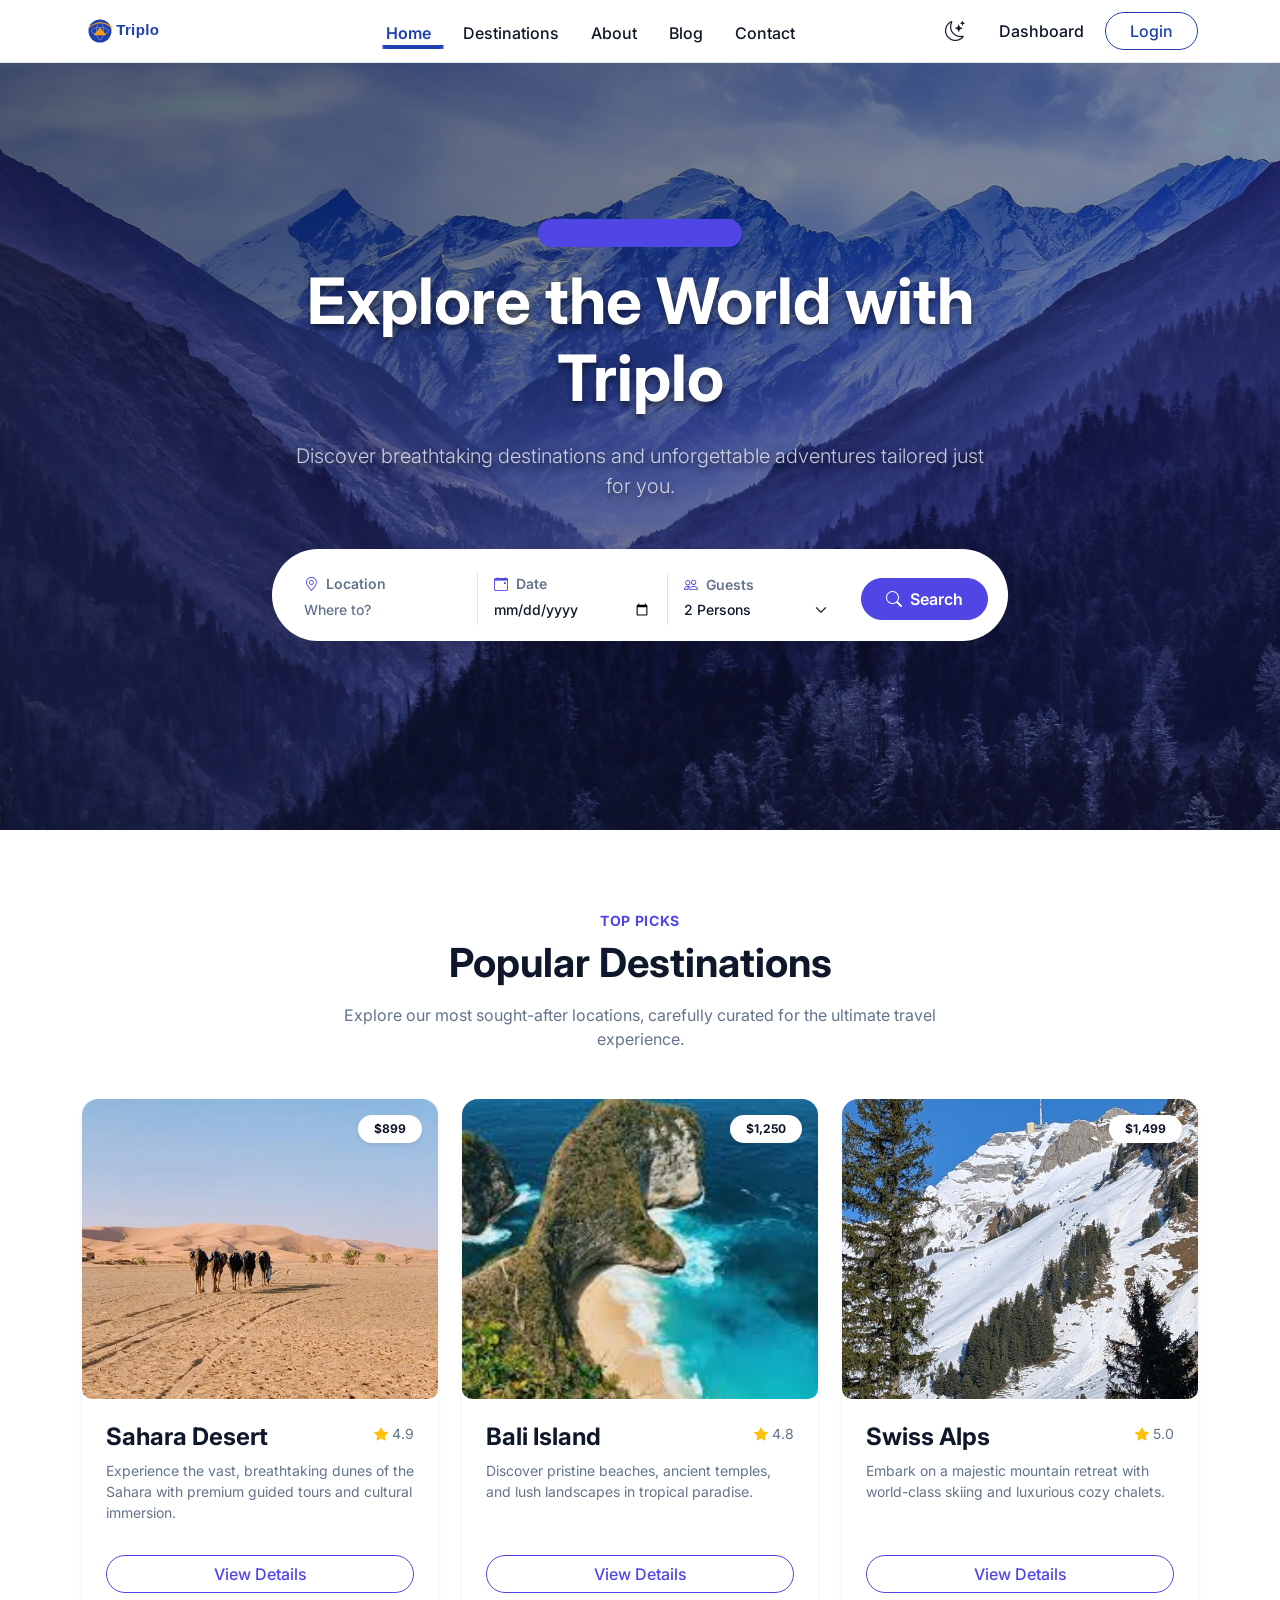
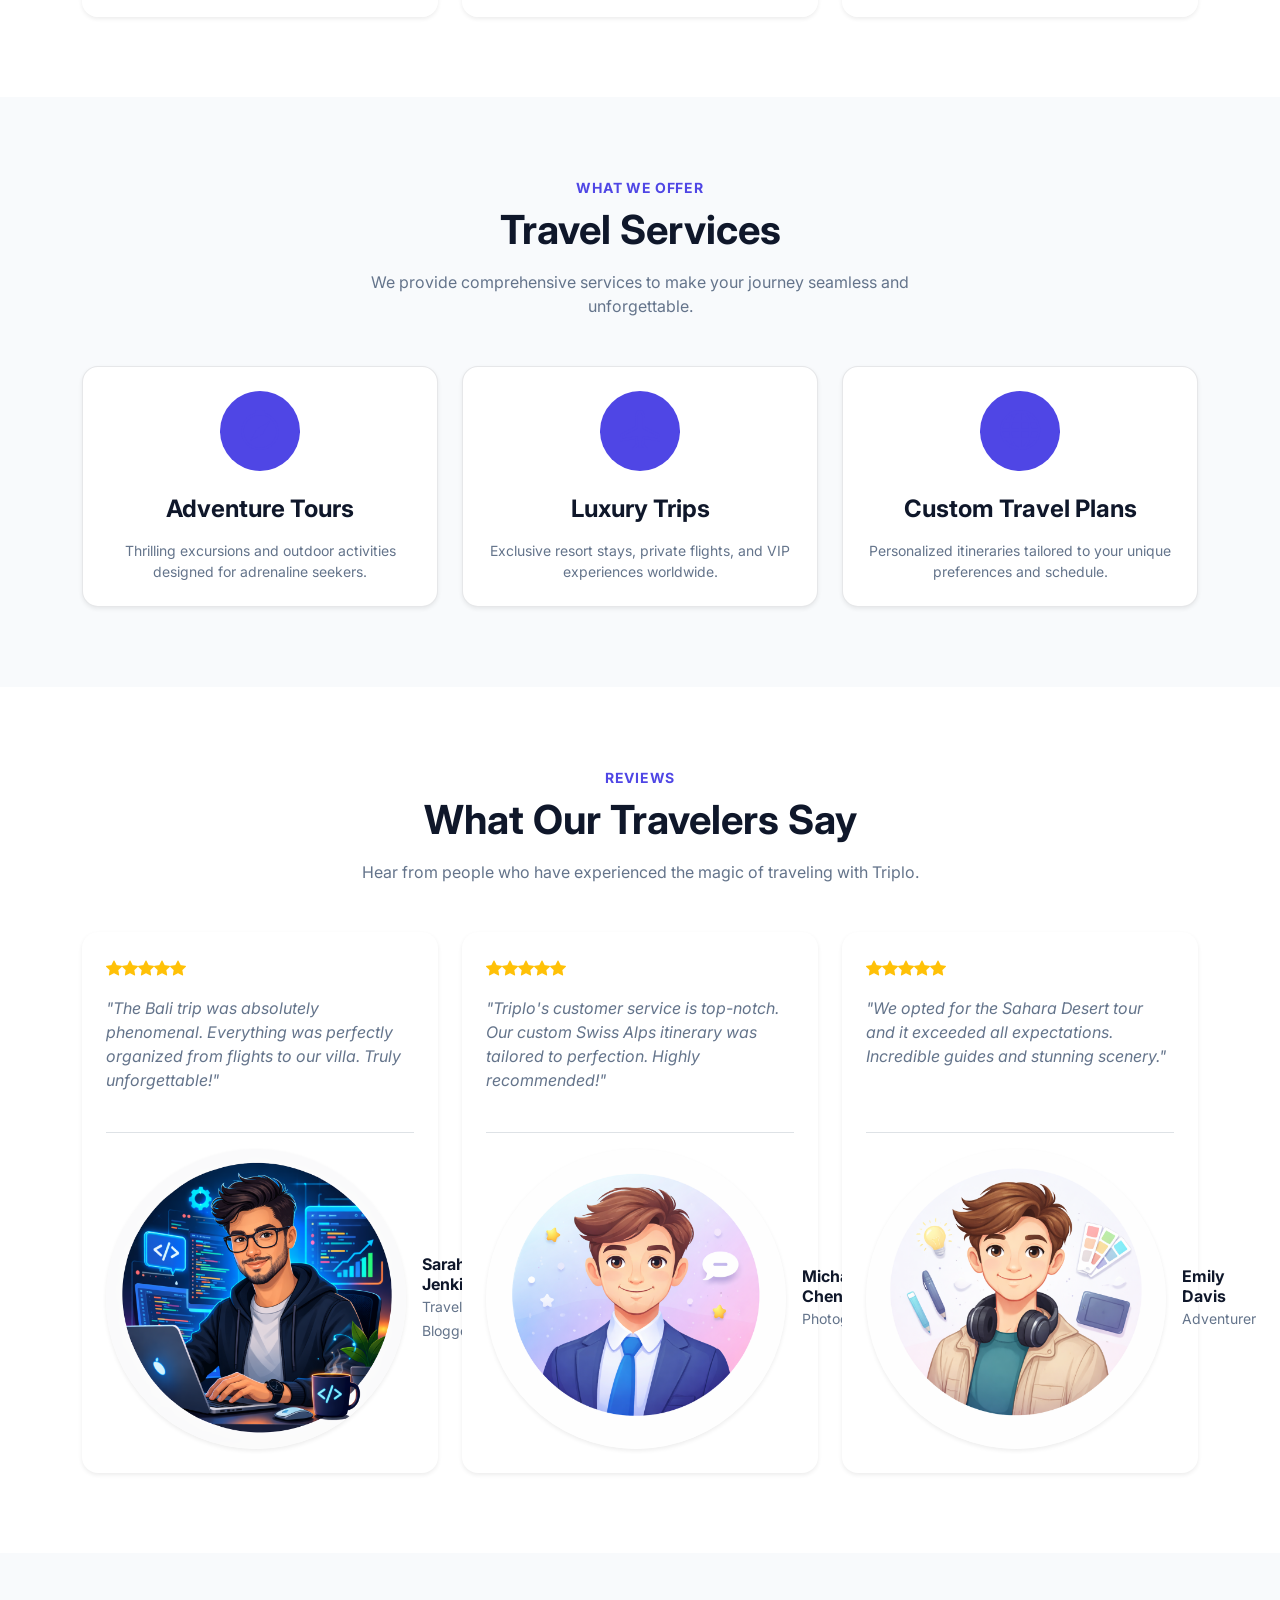
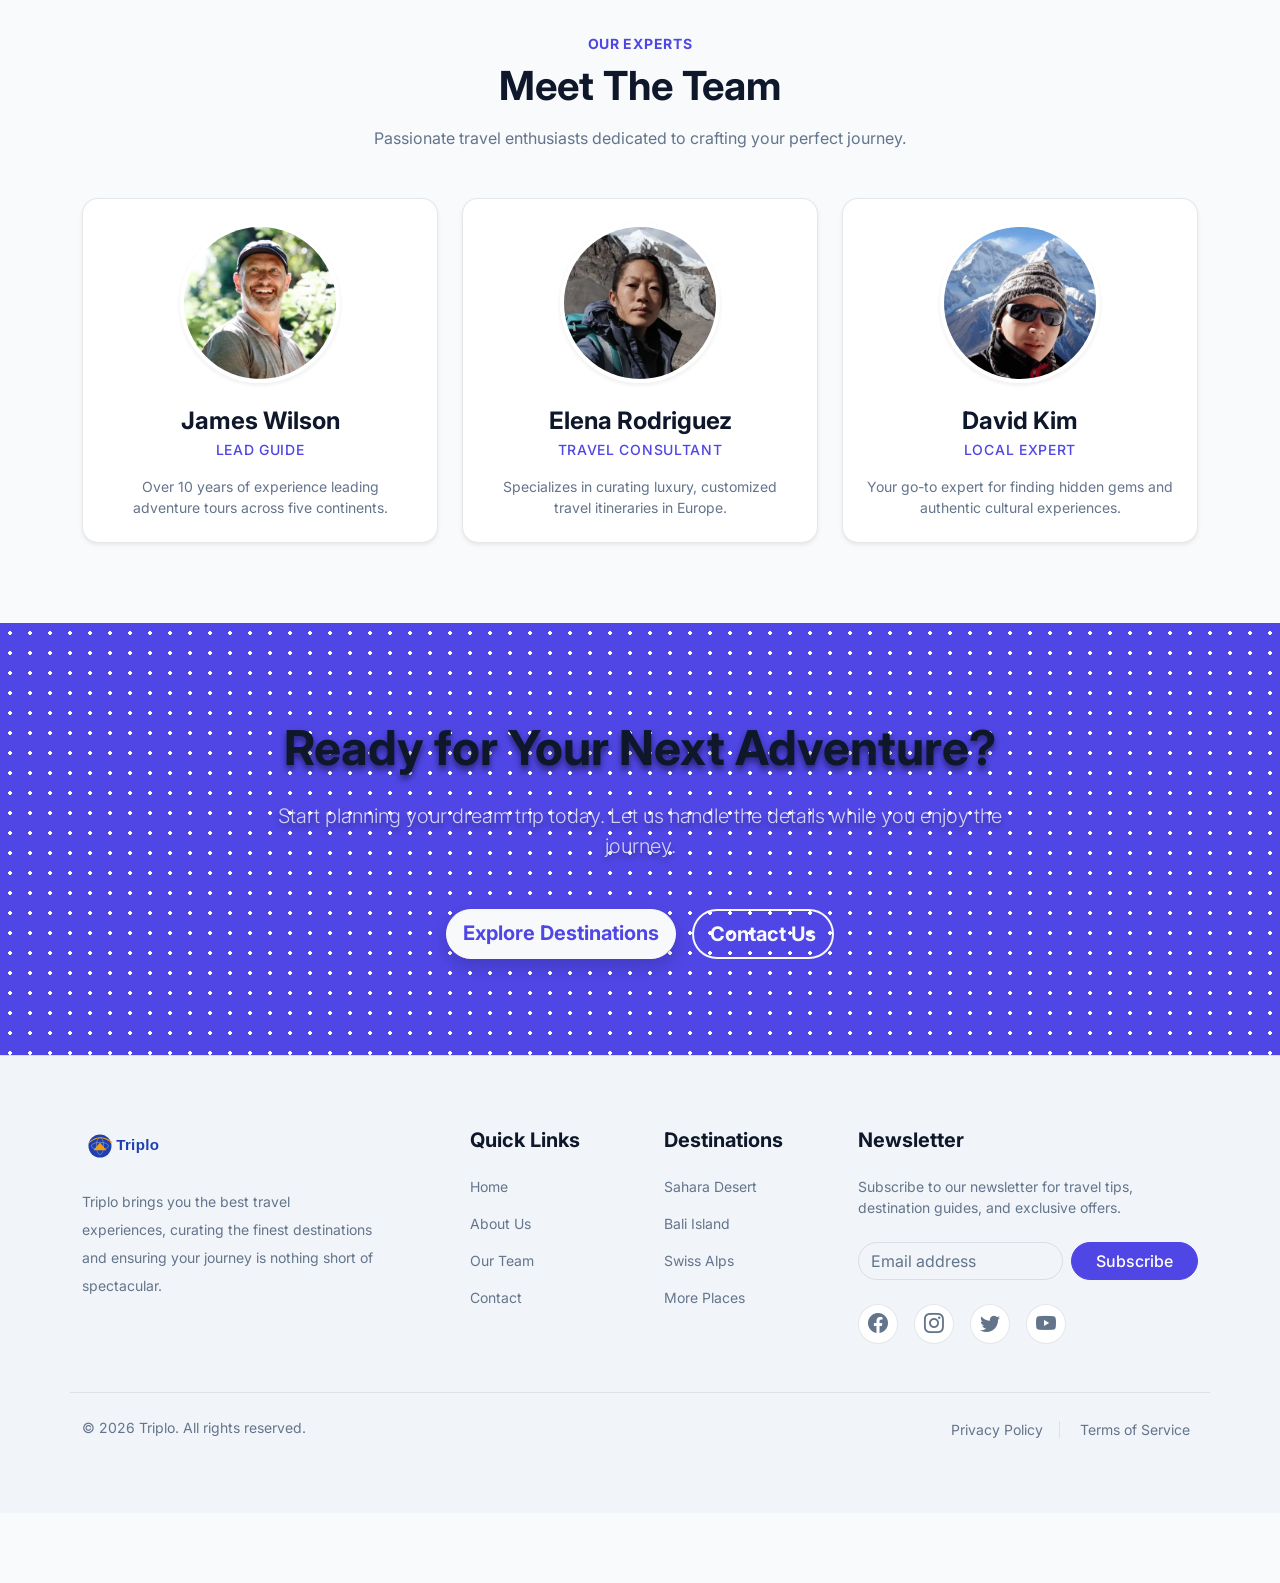
==== index.html @ d6b6ce16 "first commit" ====
<!DOCTYPE html>
<html lang="en">

<head>
    <meta charset="UTF-8">
    <meta name="viewport" content="width=device-width, initial-scale=1.0">
    <title>Triplo - Explore the World</title>
    <!-- Google Fonts -->
    <link rel="preconnect" href="https://fonts.googleapis.com">
    <link rel="preconnect" href="https://fonts.gstatic.com" crossorigin>
    <link href="https://fonts.googleapis.com/css2?family=Inter:wght@300;400;500;600;700;800&display=swap"
        rel="stylesheet">
    <!-- Bootstrap CSS -->
    <link href="https://cdn.jsdelivr.net/npm/bootstrap@5.3.3/dist/css/bootstrap.min.css" rel="stylesheet">
    <!-- Bootstrap Icons -->
    <link rel="stylesheet" href="https://cdn.jsdelivr.net/npm/bootstrap-icons@1.11.3/font/bootstrap-icons.min.css">
    <!-- Custom CSS -->
    <link rel="stylesheet" href="assets/css/style.css">
    <link rel="icon" href="assets/images/favicon.ico">
</head>

<body>

    <!-- Navbar -->
    <nav class="navbar navbar-expand-lg fixed-top custom-navbar">
        <div class="container">
            <!-- Brand -->
            <a class="navbar-brand d-flex align-items-center gap-2" href="index.html">
                <img src="assets/images/logo.svg" alt="Triplo Logo" height="36" class="brand-logo">
            </a>

            <!-- Mobile Toggle -->
            <div class="d-flex align-items-center gap-3 d-lg-none">
                <!-- Mobile Dark Mode Toggle -->
                <button class="btn btn-link nav-icon-btn dark-mode-toggle theme-toggle" aria-label="Toggle Dark Mode">
                    <i class="bi bi-moon-stars"></i>
                </button>
                <button class="navbar-toggler border-0 px-0" type="button" data-bs-toggle="offcanvas"
                    data-bs-target="#mobileMenu" aria-controls="mobileMenu" aria-expanded="false"
                    aria-label="Toggle navigation">
                    <span class="navbar-toggler-icon"></span>
                </button>
            </div>

            <!-- Desktop Menu -->
            <div class="collapse navbar-collapse" id="desktopMenu">
                <ul class="navbar-nav mx-auto mb-2 mb-lg-0 gap-3 fw-medium">
                    <li class="nav-item dropdown">
                        <a class="nav-link dropdown-toggle active" href="#" id="homeDropdown" role="button"
                            data-bs-toggle="dropdown" aria-expanded="false">
                            Home
                        </a>
                        <ul class="dropdown-menu custom-dropdown border-0 shadow-sm rounded-3 mt-2"
                            aria-labelledby="homeDropdown">
                            <li><a class="dropdown-item fw-medium" href="index.html">Home 1</a></li>
                            <li><a class="dropdown-item fw-medium" href="home2.html">Home 2</a></li>
                        </ul>
                    </li>
                    <li class="nav-item">
                        <a class="nav-link" href="destinations.html">Destinations</a>
                    </li>
                    <li class="nav-item">
                        <a class="nav-link" href="about.html">About</a>
                    </li>
                    <li class="nav-item">
                        <a class="nav-link" href="blog.html">Blog</a>
                    </li>
                    <li class="nav-item">
                        <a class="nav-link" href="contact.html">Contact</a>
                    </li>
                </ul>
                <div class="d-flex align-items-center gap-3">
                    <button class="btn btn-link nav-icon-btn dark-mode-toggle d-none d-lg-block theme-toggle"
                        aria-label="Toggle Dark Mode">
                        <i class="bi bi-moon-stars"></i>
                    </button>
                    <a href="dashboard.html"
                        class="btn btn-link text-decoration-none fw-medium text-dark d-none d-lg-block px-1">Dashboard</a>
                    <a href="login.html" class="btn btn-outline-primary px-4 rounded-pill fw-medium login-btn">Login</a>
                </div>
            </div>
        </div>
    </nav>

    <!-- Mobile Offcanvas Menu -->
    <div class="offcanvas offcanvas-end mobile-offcanvas" tabindex="-1" id="mobileMenu"
        aria-labelledby="mobileMenuLabel">
        <div class="offcanvas-header border-bottom border-opacity-10">
            <a class="navbar-brand d-flex align-items-center gap-2" href="index.html">
                <img src="assets/images/logo.svg" alt="Triplo Logo" height="36" class="brand-logo">
                <span class="visually-hidden" id="mobileMenuLabel">Triplo</span>
            </a>
            <button type="button" class="btn-close" data-bs-dismiss="offcanvas" aria-label="Close"></button>
        </div>
        <div class="offcanvas-body d-flex flex-column">
            <ul class="navbar-nav flex-grow-1 pe-3 fw-medium gap-2">
                <li class="nav-item dropdown">
                    <a class="nav-link dropdown-toggle active" href="#" id="homeMobileDropdown" role="button"
                        data-bs-toggle="dropdown" aria-expanded="false">
                        Home
                    </a>
                    <ul class="dropdown-menu border-0 shadow-none ps-3 bg-transparent"
                        aria-labelledby="homeMobileDropdown">
                        <li><a class="dropdown-item fw-medium" href="index.html">Home 1</a></li>
                        <li><a class="dropdown-item fw-medium" href="home2.html">Home 2</a></li>
                    </ul>
                </li>
                <li class="nav-item">
                    <a class="nav-link" href="destinations.html">Destinations</a>
                </li>
                <li class="nav-item">
                    <a class="nav-link" href="about.html">About</a>
                </li>
                <li class="nav-item">
                    <a class="nav-link" href="blog.html">Blog</a>
                </li>
                <li class="nav-item">
                    <a class="nav-link" href="contact.html">Contact</a>
                </li>
            </ul>
            <div class="mt-auto pt-4 border-top border-opacity-10 d-grid gap-2">
                <a href="dashboard.html" class="btn btn-outline-secondary rounded-pill py-2 fw-medium">Dashboard</a>
                <a href="login.html" class="btn btn-primary rounded-pill py-2 fw-medium login-btn">Login</a>
            </div>
        </div>
    </div>

    <!-- 1. Hero Section -->
    <section class="hero-section position-relative overflow-hidden d-flex align-items-center">
        <!-- Background Wrapper -->
        <div class="hero-bg position-absolute w-100 h-100 top-0 start-0 z-0">
            <img src="assets/images/hero.jpg" alt="Beautiful travel destination"
                class="w-100 h-100 object-fit-cover shadow-sm">
            <div class="hero-overlay position-absolute w-100 h-100 top-0 start-0"></div>
        </div>

        <div class="container position-relative z-1">
            <div class="row justify-content-center text-center">
                <div class="col-lg-10 col-xl-8">
                    <span
                        class="badge bg-primary bg-opacity-10 text-primary rounded-pill px-3 py-2 mb-3 fw-medium text-uppercase tracking-wide">
                        <i class="bi bi-airplane me-1"></i> Your Journey Begins
                    </span>
                    <h1 class="display-3 fw-bold text-white mb-4 hero-title drop-shadow">Explore the World with Triplo
                    </h1>
                    <p class="lead text-white text-opacity-75 mb-5 px-md-4 hero-subtitle drop-shadow">
                        Discover breathtaking destinations and unforgettable adventures tailored just for you.
                    </p>

                    <!-- Search Form -->
                    <div
                        class="search-form-container bg-white p-2 p-md-3 rounded-pill shadow-lg mx-auto d-none d-md-block">
                        <form class="row g-2 align-items-center m-0">
                            <div class="col-md position-relative border-end border-opacity-25 px-3">
                                <label class="form-label text-muted small fw-semibold mb-0 d-block text-start"><i
                                        class="bi bi-geo-alt me-1 text-primary"></i> Location</label>
                                <input type="text"
                                    class="form-control form-control-sm border-0 bg-transparent px-0 shadow-none text-dark fw-medium"
                                    placeholder="Where to?">
                            </div>
                            <div class="col-md position-relative border-end border-opacity-25 px-3">
                                <label class="form-label text-muted small fw-semibold mb-0 d-block text-start"><i
                                        class="bi bi-calendar-event me-1 text-primary"></i> Date</label>
                                <input type="date"
                                    class="form-control form-control-sm border-0 bg-transparent px-0 shadow-none text-dark fw-medium text-muted">
                            </div>
                            <div class="col-md position-relative px-3">
                                <label class="form-label text-muted small fw-semibold mb-0 d-block text-start"><i
                                        class="bi bi-people me-1 text-primary"></i> Guests</label>
                                <select
                                    class="form-select form-select-sm border-0 bg-transparent px-0 shadow-none text-dark fw-medium">
                                    <option value="1">1 Person</option>
                                    <option value="2" selected>2 Persons</option>
                                    <option value="3">3+ Persons</option>
                                </select>
                            </div>
                            <div class="col-auto">
                                <button type="button"
                                    class="btn btn-primary rounded-pill px-4 py-2 fw-semibold d-flex align-items-center gap-2">
                                    <i class="bi bi-search"></i> Search
                                </button>
                            </div>
                        </form>
                    </div>

                    <!-- Mobile CTA (Simplified Search) -->
                    <div class="d-md-none d-grid gap-3">
                        <button type="button" class="btn btn-primary btn-lg rounded-pill fw-semibold shadow">
                            <i class="bi bi-search me-2"></i> Find Destinations
                        </button>
                    </div>
                </div>
            </div>
        </div>
    </section>

    <!-- 2. Popular Destinations -->
    <section id="destinations" class="section-padding custom-bg-alt">
        <div class="container">
            <div class="text-center mb-5">
                <span class="text-primary fw-bold text-uppercase tracking-wide small mb-2 d-block">Top Picks</span>
                <h2 class="display-6 fw-bold mb-3">Popular Destinations</h2>
                <p class="text-muted mx-auto" style="max-width: 600px;">Explore our most sought-after locations,
                    carefully curated for the ultimate travel experience.</p>
            </div>

            <div class="row g-4 justify-content-center">
                <!-- Card 1 -->
                <div class="col-md-6 col-lg-4">
                    <div class="card h-100 destination-card border-0 shadow-sm rounded-4 overflow-hidden">
                        <div class="card-img-wrapper position-relative overflow-hidden" style="height: 300px;">
                            <img src="assets/images/destination1.jpg" class="w-100 h-100 object-fit-cover card-img-top"
                                alt="Sahara Desert">
                            <span
                                class="badge bg-white text-dark position-absolute top-0 end-0 m-3 rounded-pill px-3 py-2 fw-bold shadow-sm">
                                $899
                            </span>
                        </div>
                        <div class="card-body p-4 d-flex flex-column custom-card-bg">
                            <div class="d-flex justify-content-between align-items-start mb-2">
                                <h4 class="card-title fw-bold mb-0">Sahara Desert</h4>
                                <div class="d-flex align-items-center text-warning small">
                                    <i class="bi bi-star-fill"></i>
                                    <span class="text-muted ms-1">4.9</span>
                                </div>
                            </div>
                            <p class="card-text text-muted small flex-grow-1">Experience the vast, breathtaking dunes of
                                the Sahara with premium guided tours and cultural immersion.</p>
                            <a href="#" class="btn btn-outline-primary rounded-pill w-100 mt-3 fw-medium">View
                                Details</a>
                        </div>
                    </div>
                </div>
                <!-- Card 2 -->
                <div class="col-md-6 col-lg-4">
                    <div class="card h-100 destination-card border-0 shadow-sm rounded-4 overflow-hidden">
                        <div class="card-img-wrapper position-relative overflow-hidden" style="height: 300px;">
                            <img src="assets/images/destination2.jpg" class="w-100 h-100 object-fit-cover card-img-top"
                                alt="Bali Island">
                            <span
                                class="badge bg-white text-dark position-absolute top-0 end-0 m-3 rounded-pill px-3 py-2 fw-bold shadow-sm">
                                $1,250
                            </span>
                        </div>
                        <div class="card-body p-4 d-flex flex-column custom-card-bg">
                            <div class="d-flex justify-content-between align-items-start mb-2">
                                <h4 class="card-title fw-bold mb-0">Bali Island</h4>
                                <div class="d-flex align-items-center text-warning small">
                                    <i class="bi bi-star-fill"></i>
                                    <span class="text-muted ms-1">4.8</span>
                                </div>
                            </div>
                            <p class="card-text text-muted small flex-grow-1">Discover pristine beaches, ancient
                                temples, and lush landscapes in tropical paradise.</p>
                            <a href="#" class="btn btn-outline-primary rounded-pill w-100 mt-3 fw-medium">View
                                Details</a>
                        </div>
                    </div>
                </div>
                <!-- Card 3 -->
                <div class="col-md-6 col-lg-4">
                    <div class="card h-100 destination-card border-0 shadow-sm rounded-4 overflow-hidden">
                        <div class="card-img-wrapper position-relative overflow-hidden" style="height: 300px;">
                            <img src="assets/images/destination3.jpg" class="w-100 h-100 object-fit-cover card-img-top"
                                alt="Swiss Alps">
                            <span
                                class="badge bg-white text-dark position-absolute top-0 end-0 m-3 rounded-pill px-3 py-2 fw-bold shadow-sm">
                                $1,499
                            </span>
                        </div>
                        <div class="card-body p-4 d-flex flex-column custom-card-bg">
                            <div class="d-flex justify-content-between align-items-start mb-2">
                                <h4 class="card-title fw-bold mb-0">Swiss Alps</h4>
                                <div class="d-flex align-items-center text-warning small">
                                    <i class="bi bi-star-fill"></i>
                                    <span class="text-muted ms-1">5.0</span>
                                </div>
                            </div>
                            <p class="card-text text-muted small flex-grow-1">Embark on a majestic mountain retreat with
                                world-class skiing and luxurious cozy chalets.</p>
                            <a href="#" class="btn btn-outline-primary rounded-pill w-100 mt-3 fw-medium">View
                                Details</a>
                        </div>
                    </div>
                </div>
            </div>
        </div>
    </section>

    <!-- 3. Travel Services -->
    <section id="services" class="section-padding text-center">
        <div class="container">
            <div class="mb-5">
                <span class="text-primary fw-bold text-uppercase tracking-wide small mb-2 d-block">What We Offer</span>
                <h2 class="display-6 fw-bold mb-3">Travel Services</h2>
                <p class="text-muted mx-auto" style="max-width: 600px;">We provide comprehensive services to make your
                    journey seamless and unforgettable.</p>
            </div>

            <div class="row g-4">
                <!-- Service 1 -->
                <div class="col-md-4">
                    <div class="service-card p-4 rounded-4 custom-card-bg shadow-sm h-100">
                        <div class="icon-box bg-primary bg-opacity-10 text-primary rounded-circle d-inline-flex align-items-center justify-content-center mb-4"
                            style="width: 80px; height: 80px;">
                            <i class="bi bi-compass fs-1"></i>
                        </div>
                        <h4 class="fw-bold mb-3">Adventure Tours</h4>
                        <p class="text-muted small mb-0">Thrilling excursions and outdoor activities designed for
                            adrenaline seekers.</p>
                    </div>
                </div>
                <!-- Service 2 -->
                <div class="col-md-4">
                    <div class="service-card p-4 rounded-4 custom-card-bg shadow-sm h-100">
                        <div class="icon-box bg-primary bg-opacity-10 text-primary rounded-circle d-inline-flex align-items-center justify-content-center mb-4"
                            style="width: 80px; height: 80px;">
                            <i class="bi bi-airplane fs-1"></i>
                        </div>
                        <h4 class="fw-bold mb-3">Luxury Trips</h4>
                        <p class="text-muted small mb-0">Exclusive resort stays, private flights, and VIP experiences
                            worldwide.</p>
                    </div>
                </div>
                <!-- Service 3 -->
                <div class="col-md-4">
                    <div class="service-card p-4 rounded-4 custom-card-bg shadow-sm h-100">
                        <div class="icon-box bg-primary bg-opacity-10 text-primary rounded-circle d-inline-flex align-items-center justify-content-center mb-4"
                            style="width: 80px; height: 80px;">
                            <i class="bi bi-globe fs-1"></i>
                        </div>
                        <h4 class="fw-bold mb-3">Custom Travel Plans</h4>
                        <p class="text-muted small mb-0">Personalized itineraries tailored to your unique preferences
                            and schedule.</p>
                    </div>
                </div>
            </div>
        </div>
    </section>

    <!-- 4. Testimonials -->
    <section id="testimonials" class="section-padding custom-bg-alt">
        <div class="container">
            <div class="text-center mb-5">
                <span class="text-primary fw-bold text-uppercase tracking-wide small mb-2 d-block">Reviews</span>
                <h2 class="display-6 fw-bold mb-3">What Our Travelers Say</h2>
                <p class="text-muted mx-auto" style="max-width: 600px;">Hear from people who have experienced the magic
                    of traveling with Triplo.</p>
            </div>

            <div class="row g-4">
                <!-- Testimonial 1 -->
                <div class="col-md-4">
                    <div class="card testimonial-card border-0 shadow-sm rounded-4 custom-card-bg h-100 p-4">
                        <div class="text-warning mb-3">
                            <i class="bi bi-star-fill"></i><i class="bi bi-star-fill"></i><i
                                class="bi bi-star-fill"></i><i class="bi bi-star-fill"></i><i
                                class="bi bi-star-fill"></i>
                        </div>
                        <p class="card-text text-muted flex-grow-1 fst-italic">"The Bali trip was absolutely phenomenal.
                            Everything was perfectly organized from flights to our villa. Truly unforgettable!"</p>
                        <div class="d-flex align-items-center mt-4 pt-3 border-top border-opacity-10">
                            <img src="assets/images/user1.jpg" alt="Sarah Jenkins"
                                class="rounded-circle object-fit-cover me-3 shadow-sm" width="50" height="50">
                            <div>
                                <h6 class="mb-0 fw-bold">Sarah Jenkins</h6>
                                <span class="text-muted small">Travel Blogger</span>
                            </div>
                        </div>
                    </div>
                </div>
                <!-- Testimonial 2 -->
                <div class="col-md-4">
                    <div class="card testimonial-card border-0 shadow-sm rounded-4 custom-card-bg h-100 p-4">
                        <div class="text-warning mb-3">
                            <i class="bi bi-star-fill"></i><i class="bi bi-star-fill"></i><i
                                class="bi bi-star-fill"></i><i class="bi bi-star-fill"></i><i
                                class="bi bi-star-fill"></i>
                        </div>
                        <p class="card-text text-muted flex-grow-1 fst-italic">"Triplo's customer service is top-notch.
                            Our custom Swiss Alps itinerary was tailored to perfection. Highly recommended!"</p>
                        <div class="d-flex align-items-center mt-4 pt-3 border-top border-opacity-10">
                            <img src="assets/images/user2.jpg" alt="Michael Chen"
                                class="rounded-circle object-fit-cover me-3 shadow-sm" width="50" height="50">
                            <div>
                                <h6 class="mb-0 fw-bold">Michael Chen</h6>
                                <span class="text-muted small">Photographer</span>
                            </div>
                        </div>
                    </div>
                </div>
                <!-- Testimonial 3 -->
                <div class="col-md-4">
                    <div class="card testimonial-card border-0 shadow-sm rounded-4 custom-card-bg h-100 p-4">
                        <div class="text-warning mb-3">
                            <i class="bi bi-star-fill"></i><i class="bi bi-star-fill"></i><i
                                class="bi bi-star-fill"></i><i class="bi bi-star-fill"></i><i
                                class="bi bi-star-fill"></i>
                        </div>
                        <p class="card-text text-muted flex-grow-1 fst-italic">"We opted for the Sahara Desert tour and
                            it exceeded all expectations. Incredible guides and stunning scenery."</p>
                        <div class="d-flex align-items-center mt-4 pt-3 border-top border-opacity-10">
                            <img src="assets/images/user3.jpg" alt="Emily Davis"
                                class="rounded-circle object-fit-cover me-3 shadow-sm" width="50" height="50">
                            <div>
                                <h6 class="mb-0 fw-bold">Emily Davis</h6>
                                <span class="text-muted small">Adventurer</span>
                            </div>
                        </div>
                    </div>
                </div>
            </div>
        </div>
    </section>

    <!-- 5. Travel Experts (Team) -->
    <section id="team" class="section-padding text-center">
        <div class="container">
            <div class="mb-5">
                <span class="text-primary fw-bold text-uppercase tracking-wide small mb-2 d-block">Our Experts</span>
                <h2 class="display-6 fw-bold mb-3">Meet The Team</h2>
                <p class="text-muted mx-auto" style="max-width: 600px;">Passionate travel enthusiasts dedicated to
                    crafting your perfect journey.</p>
            </div>

            <div class="row g-4 justify-content-center">
                <!-- Team 1 -->
                <div class="col-md-4 col-sm-6">
                    <div class="team-card p-4 custom-card-bg rounded-4 shadow-sm h-100">
                        <div class="position-relative d-inline-block mb-4">
                            <img src="assets/images/team1.jpg" alt="James Wilson"
                                class="rounded-circle object-fit-cover border border-4 border-white shadow-sm team-img"
                                width="160" height="160">
                        </div>
                        <h4 class="fw-bold mb-1">James Wilson</h4>
                        <span class="text-primary small fw-medium text-uppercase tracking-wide d-block mb-3">Lead
                            Guide</span>
                        <p class="text-muted small mb-0">Over 10 years of experience leading adventure tours across five
                            continents.</p>
                    </div>
                </div>
                <!-- Team 2 -->
                <div class="col-md-4 col-sm-6">
                    <div class="team-card p-4 custom-card-bg rounded-4 shadow-sm h-100">
                        <div class="position-relative d-inline-block mb-4">
                            <img src="assets/images/team2.jpg" alt="Elena Rodriguez"
                                class="rounded-circle object-fit-cover border border-4 border-white shadow-sm team-img"
                                width="160" height="160">
                        </div>
                        <h4 class="fw-bold mb-1">Elena Rodriguez</h4>
                        <span class="text-primary small fw-medium text-uppercase tracking-wide d-block mb-3">Travel
                            Consultant</span>
                        <p class="text-muted small mb-0">Specializes in curating luxury, customized travel itineraries
                            in Europe.</p>
                    </div>
                </div>
                <!-- Team 3 -->
                <div class="col-md-4 col-sm-6">
                    <div class="team-card p-4 custom-card-bg rounded-4 shadow-sm h-100">
                        <div class="position-relative d-inline-block mb-4">
                            <img src="assets/images/team3.jpg" alt="David Kim"
                                class="rounded-circle object-fit-cover border border-4 border-white shadow-sm team-img"
                                width="160" height="160">
                        </div>
                        <h4 class="fw-bold mb-1">David Kim</h4>
                        <span class="text-primary small fw-medium text-uppercase tracking-wide d-block mb-3">Local
                            Expert</span>
                        <p class="text-muted small mb-0">Your go-to expert for finding hidden gems and authentic
                            cultural experiences.</p>
                    </div>
                </div>
            </div>
        </div>
    </section>

    <!-- 6. CTA Section -->
    <section id="contact" class="cta-section py-5 bg-primary text-white position-relative overflow-hidden">
        <div class="cta-bg-pattern position-absolute w-100 h-100 top-0 start-0 opacity-10"></div>
        <div class="container py-5 position-relative z-1">
            <div class="row justify-content-center text-center">
                <div class="col-lg-8">
                    <h2 class="display-5 fw-bold mb-4 drop-shadow">Ready for Your Next Adventure?</h2>
                    <p class="lead mb-5 opacity-75 drop-shadow">Start planning your dream trip today. Let us handle the
                        details while you enjoy the journey.</p>
                    <div class="d-flex flex-column flex-sm-row justify-content-center gap-3">
                        <a href="#destinations"
                            class="btn btn-light btn-lg rounded-pill fw-bold text-primary shadow">Explore
                            Destinations</a>
                        <a href="#" class="btn btn-outline-light btn-lg rounded-pill fw-bold border-2">Contact Us</a>
                    </div>
                </div>
            </div>
        </div>
    </section>

    <!-- Footer -->
    <footer class="footer py-5 custom-footer-bg">
        <div class="container py-4">
            <div class="row g-5">
                <!-- Column 1: Brand -->
                <div class="col-lg-4 pe-lg-5">
                    <a class="navbar-brand d-inline-flex align-items-center gap-2 mb-4" href="index.html">
                        <img src="assets/images/logo.svg" alt="Triplo Logo" height="36" class="brand-logo footer-logo">
                    </a>
                    <p class="text-muted small lh-lg pe-4">Triplo brings you the best travel experiences, curating the
                        finest destinations and ensuring your journey is nothing short of spectacular.</p>
                </div>

                <!-- Column 2: Quick Links -->
                <div class="col-lg-2 col-md-4 col-sm-6">
                    <h5 class="fw-bold mb-4 footer-title">Quick Links</h5>
                    <ul class="list-unstyled mb-0 d-flex flex-column gap-3 small">
                        <li><a href="#" class="text-muted text-decoration-none footer-link">Home</a></li>
                        <li><a href="#services" class="text-muted text-decoration-none footer-link">About Us</a></li>
                        <li><a href="#team" class="text-muted text-decoration-none footer-link">Our Team</a></li>
                        <li><a href="#contact" class="text-muted text-decoration-none footer-link">Contact</a></li>
                    </ul>
                </div>

                <!-- Column 3: Destinations -->
                <div class="col-lg-2 col-md-4 col-sm-6">
                    <h5 class="fw-bold mb-4 footer-title">Destinations</h5>
                    <ul class="list-unstyled mb-0 d-flex flex-column gap-3 small">
                        <li><a href="#" class="text-muted text-decoration-none footer-link">Sahara Desert</a></li>
                        <li><a href="#" class="text-muted text-decoration-none footer-link">Bali Island</a></li>
                        <li><a href="#" class="text-muted text-decoration-none footer-link">Swiss Alps</a></li>
                        <li><a href="#" class="text-muted text-decoration-none footer-link">More Places</a></li>
                    </ul>
                </div>

                <!-- Column 4: Newsletter & Social -->
                <div class="col-lg-4 col-md-4">
                    <h5 class="fw-bold mb-4 footer-title">Newsletter</h5>
                    <p class="text-muted small mb-4">Subscribe to our newsletter for travel tips, destination guides,
                        and exclusive offers.</p>
                    <form class="d-flex mb-4 gap-2">
                        <input type="email"
                            class="form-control rounded-pill bg-transparent border-opacity-25 shadow-none custom-input"
                            placeholder="Email address">
                        <button class="btn btn-primary rounded-pill px-4 fw-medium" type="button">Subscribe</button>
                    </form>
                    <div class="d-flex gap-3">
                        <a href="#"
                            class="social-icon-wrapper rounded-circle d-flex align-items-center justify-content-center text-decoration-none transition">
                            <i class="bi bi-facebook fs-5"></i>
                        </a>
                        <a href="#"
                            class="social-icon-wrapper rounded-circle d-flex align-items-center justify-content-center text-decoration-none transition">
                            <i class="bi bi-instagram fs-5"></i>
                        </a>
                        <a href="#"
                            class="social-icon-wrapper rounded-circle d-flex align-items-center justify-content-center text-decoration-none transition">
                            <i class="bi bi-twitter fs-5"></i>
                        </a>
                        <a href="#"
                            class="social-icon-wrapper rounded-circle d-flex align-items-center justify-content-center text-decoration-none transition">
                            <i class="bi bi-youtube fs-5"></i>
                        </a>
                    </div>
                </div>
            </div>

            <div class="row border-top border-opacity-10 mt-5 pt-4">
                <div class="col-md-6 text-center text-md-start">
                    <p class="text-muted small mb-0">&copy; 2026 Triplo. All rights reserved.</p>
                </div>
                <div class="col-md-6 text-center text-md-end mt-3 mt-md-0">
                    <a href="#"
                        class="text-muted text-decoration-none small mx-2 footer-link border-end pe-3 border-opacity-25">Privacy
                        Policy</a>
                    <a href="#" class="text-muted text-decoration-none small mx-2 footer-link">Terms of Service</a>
                </div>
            </div>
        </div>
    </footer>

    <!-- Back to Top Button -->
    <button class="btn btn-primary rounded-circle position-fixed bottom-0 end-0 m-4 shadow-lg back-to-top"
        id="backToTopBtn" aria-label="Back to top">
        <i class="bi bi-arrow-up"></i>
    </button>

    <!-- Bootstrap JS Bundle -->
    <script src="https://cdn.jsdelivr.net/npm/bootstrap@5.3.3/dist/js/bootstrap.bundle.min.js"></script>
    <!-- Custom JS -->
    <script src="assets/js/main.js"></script>
</body>

</html>
---- assets/css/style.css ----
/* Color Palette & Variables */
:root {
    /* Light Theme Variables */
    --primary-color: #4f46e5;
    --primary-color-rgb: 79, 70, 229;
    --primary-hover: #4338ca;
    --bg-color: #f8fafc;
    --bg-alt: #ffffff;
    --text-dark: #0f172a;
    --text-muted: #64748b;
    --card-bg: #ffffff;
    --border-color: rgba(15, 23, 42, 0.1);
    --footer-bg: #f1f5f9;
    --nav-bg: rgba(255, 255, 255, 0.95);

    /* Utilities */
    --box-shadow: 0 10px 25px -5px rgba(0, 0, 0, 0.05), 0 8px 10px -6px rgba(0, 0, 0, 0.01);
    --box-shadow-hover: 0 20px 25px -5px rgba(0, 0, 0, 0.1), 0 10px 10px -5px rgba(0, 0, 0, 0.04);
    --transition: all 0.3s cubic-bezier(0.4, 0, 0.2, 1);
}

[data-theme="dark"] {
    /* Dark Theme Variables */
    --primary-color: #6366f1;
    --primary-color-rgb: 99, 102, 241;
    --primary-hover: #818cf8;
    --bg-color: #0f172a;
    --bg-alt: #1e293b;
    --text-dark: #f8fafc;
    --text-muted: #94a3b8;
    --card-bg: #1e293b;
    --border-color: rgba(248, 250, 252, 0.1);
    --footer-bg: #020617;
    --nav-bg: rgba(15, 23, 42, 0.95);
    --box-shadow: 0 10px 25px -5px rgba(0, 0, 0, 0.5);
    --box-shadow-hover: 0 20px 25px -5px rgba(0, 0, 0, 0.6);
}

/* Global */
body {
    font-family: 'Inter', system-ui, -apple-system, sans-serif;
    background-color: var(--bg-color);
    color: var(--text-dark);
    transition: background-color 0.3s ease, color 0.3s ease;
    -webkit-font-smoothing: antialiased;
}

h1,
h2,
h3,
h4,
h5,
h6 {
    color: var(--text-dark);
}

.text-muted {
    color: var(--text-muted) !important;
    transition: color 0.3s ease;
}

.text-primary {
    color: var(--primary-color) !important;
}

.text-dark {
    color: var(--text-dark) !important;
}

.bg-primary {
    background-color: var(--primary-color) !important;
}

/* Base Bootstrap Overrides */
.form-control,
.form-select {
    color: var(--text-dark) !important;
    background-color: transparent !important;
}

.form-control::placeholder {
    color: var(--text-muted);
}

.form-control:focus,
.form-select:focus {
    box-shadow: none !important;
    border-color: var(--primary-color) !important;
}

.btn-close {
    background-color: transparent;
    filter: var(--btn-close-filter);
}

[data-theme="dark"] {
    --btn-close-filter: invert(1) grayscale(100%) brightness(200%);
}

/* Buttons */
.btn {
    transition: var(--transition);
}

.btn-primary {
    background-color: var(--primary-color);
    border-color: var(--primary-color);
    color: #fff;
}

.btn-primary:hover,
.btn-primary:focus {
    background-color: var(--primary-hover);
    border-color: var(--primary-hover);
    transform: translateY(-2px);
    color: #fff;
}

.btn-outline-primary {
    color: var(--primary-color);
    border-color: var(--primary-color);
}

.btn-outline-primary:hover,
.btn-outline-primary:focus {
    background-color: var(--primary-color);
    border-color: var(--primary-color);
    color: #fff;
    transform: translateY(-2px);
}

/* Navbar */
.custom-navbar {
    background-color: var(--nav-bg);
    backdrop-filter: blur(10px);
    -webkit-backdrop-filter: blur(10px);
    border-bottom: 1px solid var(--border-color);
    transition: var(--transition);
}

.navbar-brand .brand-text {
    color: var(--text-dark);
}

.nav-link {
    color: var(--text-muted);
    transition: var(--transition);
    position: relative;
    padding-bottom: 0.25rem;
}

.nav-link:hover,
.nav-link.active {
    color: var(--primary-color);
}

/* Desktop underlink */
@media (min-width: 992px) {
    .nav-link::after {
        content: '';
        position: absolute;
        width: 0;
        height: 2px;
        bottom: 0;
        left: 50%;
        background-color: var(--primary-color);
        transition: var(--transition);
        transform: translateX(-50%);
    }

    .nav-link:hover::after,
    .nav-link.active::after {
        width: 100%;
    }
}

.nav-icon-btn {
    color: var(--text-dark);
    font-size: 1.25rem;
    transition: var(--transition);
}

.nav-icon-btn:hover {
    color: var(--primary-color);
}

/* Modifiers */
.custom-bg-alt {
    background-color: var(--bg-alt);
    transition: var(--transition);
}

.custom-card-bg {
    background-color: var(--card-bg);
    transition: var(--transition);
}

.section-padding {
    padding-top: 5rem;
    padding-bottom: 5rem;
}

.tracking-wide {
    letter-spacing: 0.05em;
}

/* Hero Section */
.hero-section {
    min-height: 100vh;
    padding-top: 100px;
    margin-top: -70px;
    /* Offset for fixed top navbar */
}

.hero-overlay {
    background: linear-gradient(135deg, rgba(15, 23, 42, 0.7) 0%, rgba(15, 23, 42, 0.3) 100%);
}

.drop-shadow {
    text-shadow: 0 4px 6px rgba(0, 0, 0, 0.5);
}

.search-form-container {
    max-width: 800px;
    background-color: var(--card-bg) !important;
}

/* Cards (Destinations) */
.card {
    transition: var(--transition);
    background-color: var(--card-bg);
    border: 1px solid var(--border-color);
}

.card-title {
    color: var(--text-dark);
}

.destination-card:hover {
    transform: translateY(-8px);
    box-shadow: var(--box-shadow-hover) !important;
}

.destination-card img {
    transition: transform 0.6s cubic-bezier(0.4, 0, 0.2, 1);
}

.destination-card:hover img {
    transform: scale(1.05);
}

/* Services */
.service-card {
    transition: var(--transition);
    border: 1px solid var(--border-color);
}

.service-card h4 {
    color: var(--text-dark);
}

.service-card:hover {
    transform: translateY(-5px);
    box-shadow: var(--box-shadow-hover) !important;
    border-color: rgba(var(--primary-color-rgb), 0.3);
}

/* Testimonials */
.testimonial-card {
    border: 1px solid var(--border-color);
}

.testimonial-card h6 {
    color: var(--text-dark);
}

/* Team */
.team-card {
    border: 1px solid var(--border-color);
    transition: var(--transition);
}

.team-card h4 {
    color: var(--text-dark);
}

.team-card:hover {
    transform: translateY(-5px);
    box-shadow: var(--box-shadow-hover) !important;
}

.team-img {
    transition: var(--transition);
}

.team-card:hover .team-img {
    border-color: var(--primary-color) !important;
}

/* CTA Section */
.cta-section {
    background-color: var(--primary-color);
}

.cta-bg-pattern {
    background-image: radial-gradient(circle at center, #ffffff 2px, transparent 2px);
    background-size: 20px 20px;
}

/* Footer */
.custom-footer-bg {
    background-color: var(--footer-bg);
    border-top: 1px solid var(--border-color);
    transition: var(--transition);
}

.footer-title {
    color: var(--text-dark);
}

.footer-link {
    transition: var(--transition);
}

.footer-link:hover {
    color: var(--primary-color) !important;
    padding-left: 5px;
}

.social-icon-wrapper {
    width: 40px;
    height: 40px;
    background-color: var(--card-bg);
    color: var(--text-muted);
    border: 1px solid var(--border-color);
    transition: var(--transition);
}

.social-icon-wrapper:hover {
    background-color: var(--primary-color);
    color: #fff;
    border-color: var(--primary-color);
    transform: translateY(-3px);
}

.custom-input {
    color: var(--text-dark) !important;
    border: 1px solid var(--border-color);
}

.custom-input::placeholder {
    color: var(--text-muted) !important;
}

.custom-input:focus {
    background-color: transparent;
    border-color: var(--primary-color);
    box-shadow: 0 0 0 0.25rem rgba(var(--primary-color-rgb), 0.25);
}

/* Back to Top */
.back-to-top {
    opacity: 0;
    visibility: hidden;
    transition: var(--transition);
    transform: translateY(20px);
    z-index: 1040;
}

.back-to-top.show {
    opacity: 1;
    visibility: visible;
    transform: translateY(0);
}

/* Offcanvas */
.mobile-offcanvas {
    background-color: var(--nav-bg) !important;
    backdrop-filter: blur(10px);
}

.offcanvas-title {
    color: var(--text-dark);
}

/* --- USER PROVIDED NAVBAR FIX --- */
/* Navbar default (light mode) */
.navbar {
    background: #ffffff;
    backdrop-filter: blur(10px);
}

.navbar .nav-link {
    color: #111827;
    font-weight: 500;
}

.navbar .nav-link:hover {
    color: #1E40AF;
}

/* DARK MODE NAVBAR */
[data-theme="dark"] .navbar {
    background: #0f172a;
    border-bottom: 1px solid rgba(255, 255, 255, 0.08);
}

[data-theme="dark"] .navbar .nav-link {
    color: #e5e7eb;
}

[data-theme="dark"] .navbar .nav-link:hover {
    color: #60a5fa;
}

/* Active nav item */
.navbar .nav-link.active {
    color: #1E40AF;
    font-weight: 600;
}

[data-theme="dark"] .navbar .nav-link.active {
    color: #60a5fa;
}

/* Login Button Visibility */
.login-btn {
    border: 1px solid #1E40AF;
    color: #1E40AF;
    background-color: transparent;
}

.login-btn:hover {
    background-color: #1E40AF;
    color: #ffffff;
}

[data-theme="dark"] .login-btn {
    border: 1px solid #60a5fa;
    color: #60a5fa;
}

[data-theme="dark"] .login-btn:hover {
    background-color: #60a5fa;
    color: #0f172a;
}

/* Theme Toggle Icon Visibility */
.theme-toggle {
    color: #111827;
}

[data-theme="dark"] .theme-toggle {
    color: #f9fafb;
}

/* -------------------------------- */
/* Dropdown default */
.dropdown-menu {
    background-color: #ffffff;
    border: 1px solid rgba(0, 0, 0, 0.08);
}

.dropdown-item {
    color: #111827;
}

.dropdown-item:hover {
    background-color: #f3f4f6;
    color: #1E40AF;
}


/* DARK MODE DROPDOWN FIX */
[data-theme="dark"] .dropdown-menu {
    background-color: #1f2937;
    border: 1px solid rgba(255, 255, 255, 0.08);
}

[data-theme="dark"] .dropdown-item {
    color: #e5e7eb;
}

[data-theme="dark"] .dropdown-item:hover {
    background-color: #374151;
    color: #60a5fa;
}

/* image for home cardX */
.card img {
    width: 100%;
    height: 300px;
    object-fit: cover;
    border-radius: 10px;
}
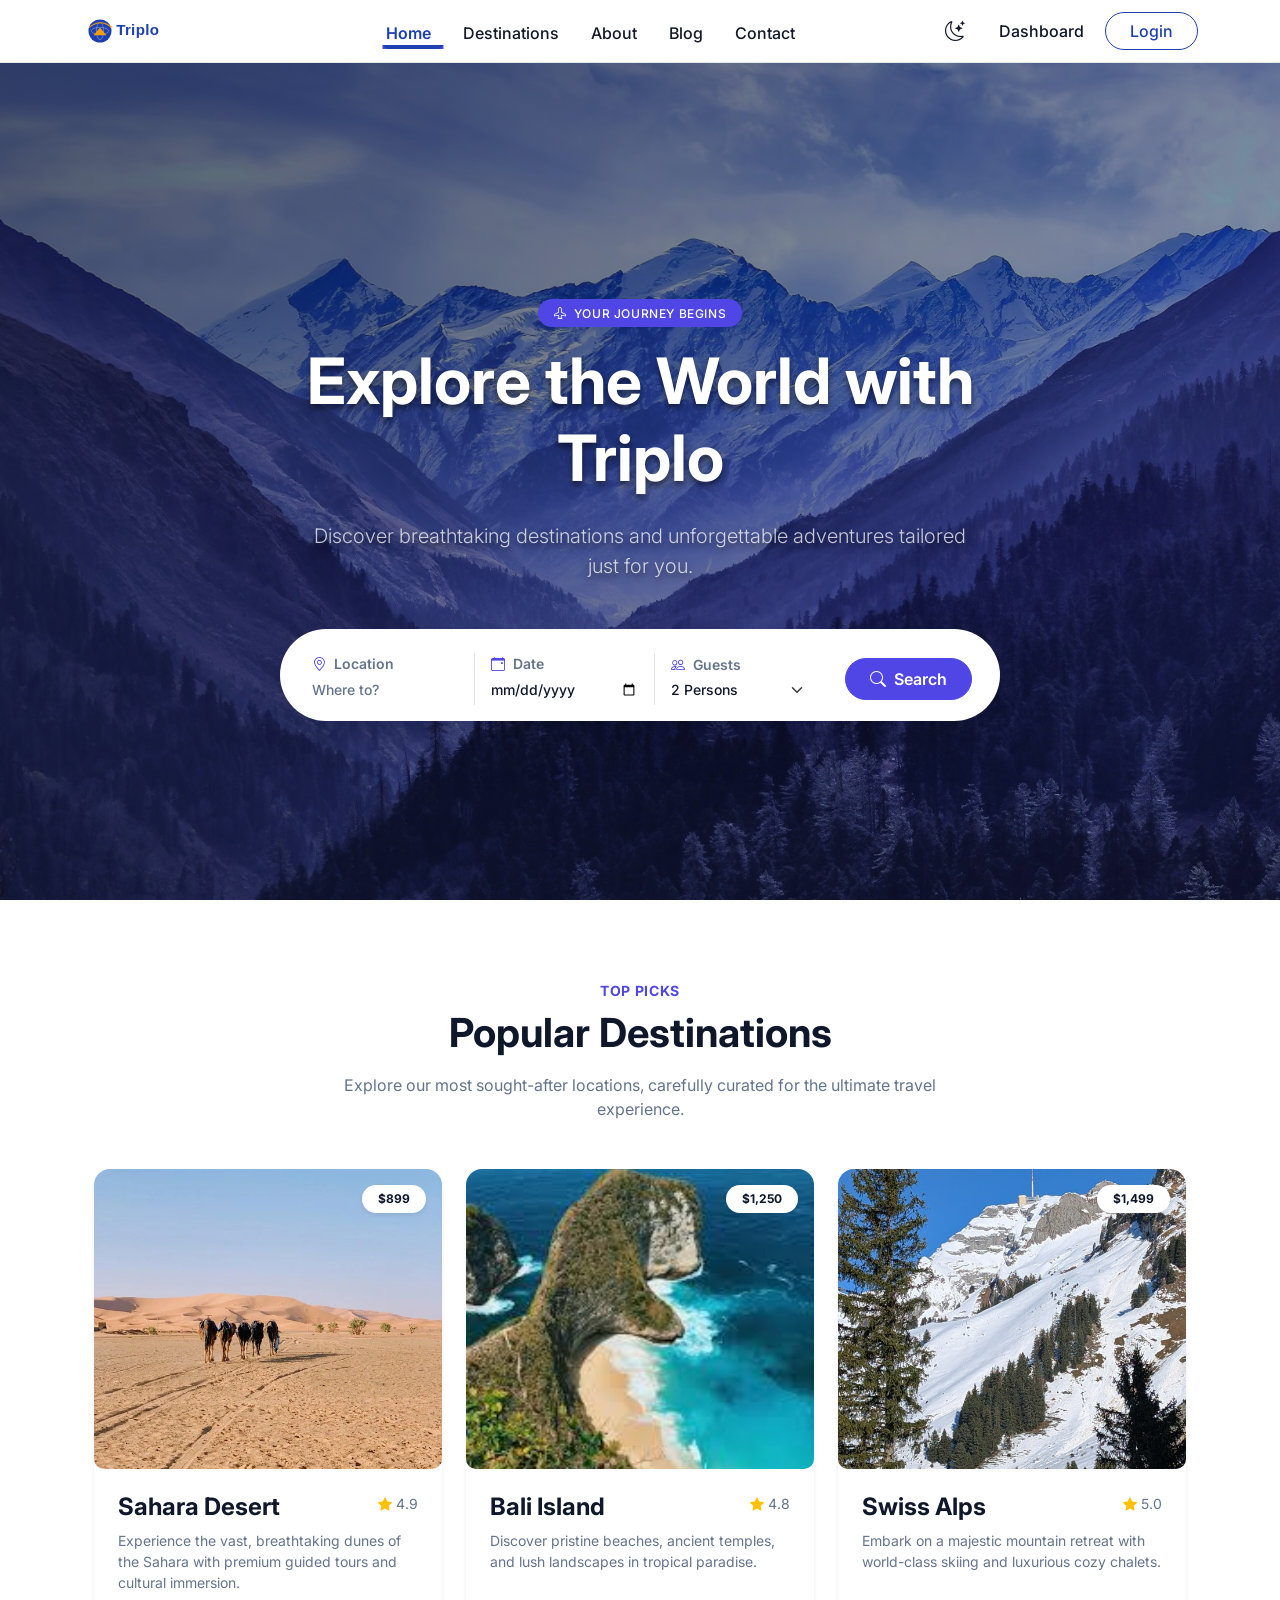
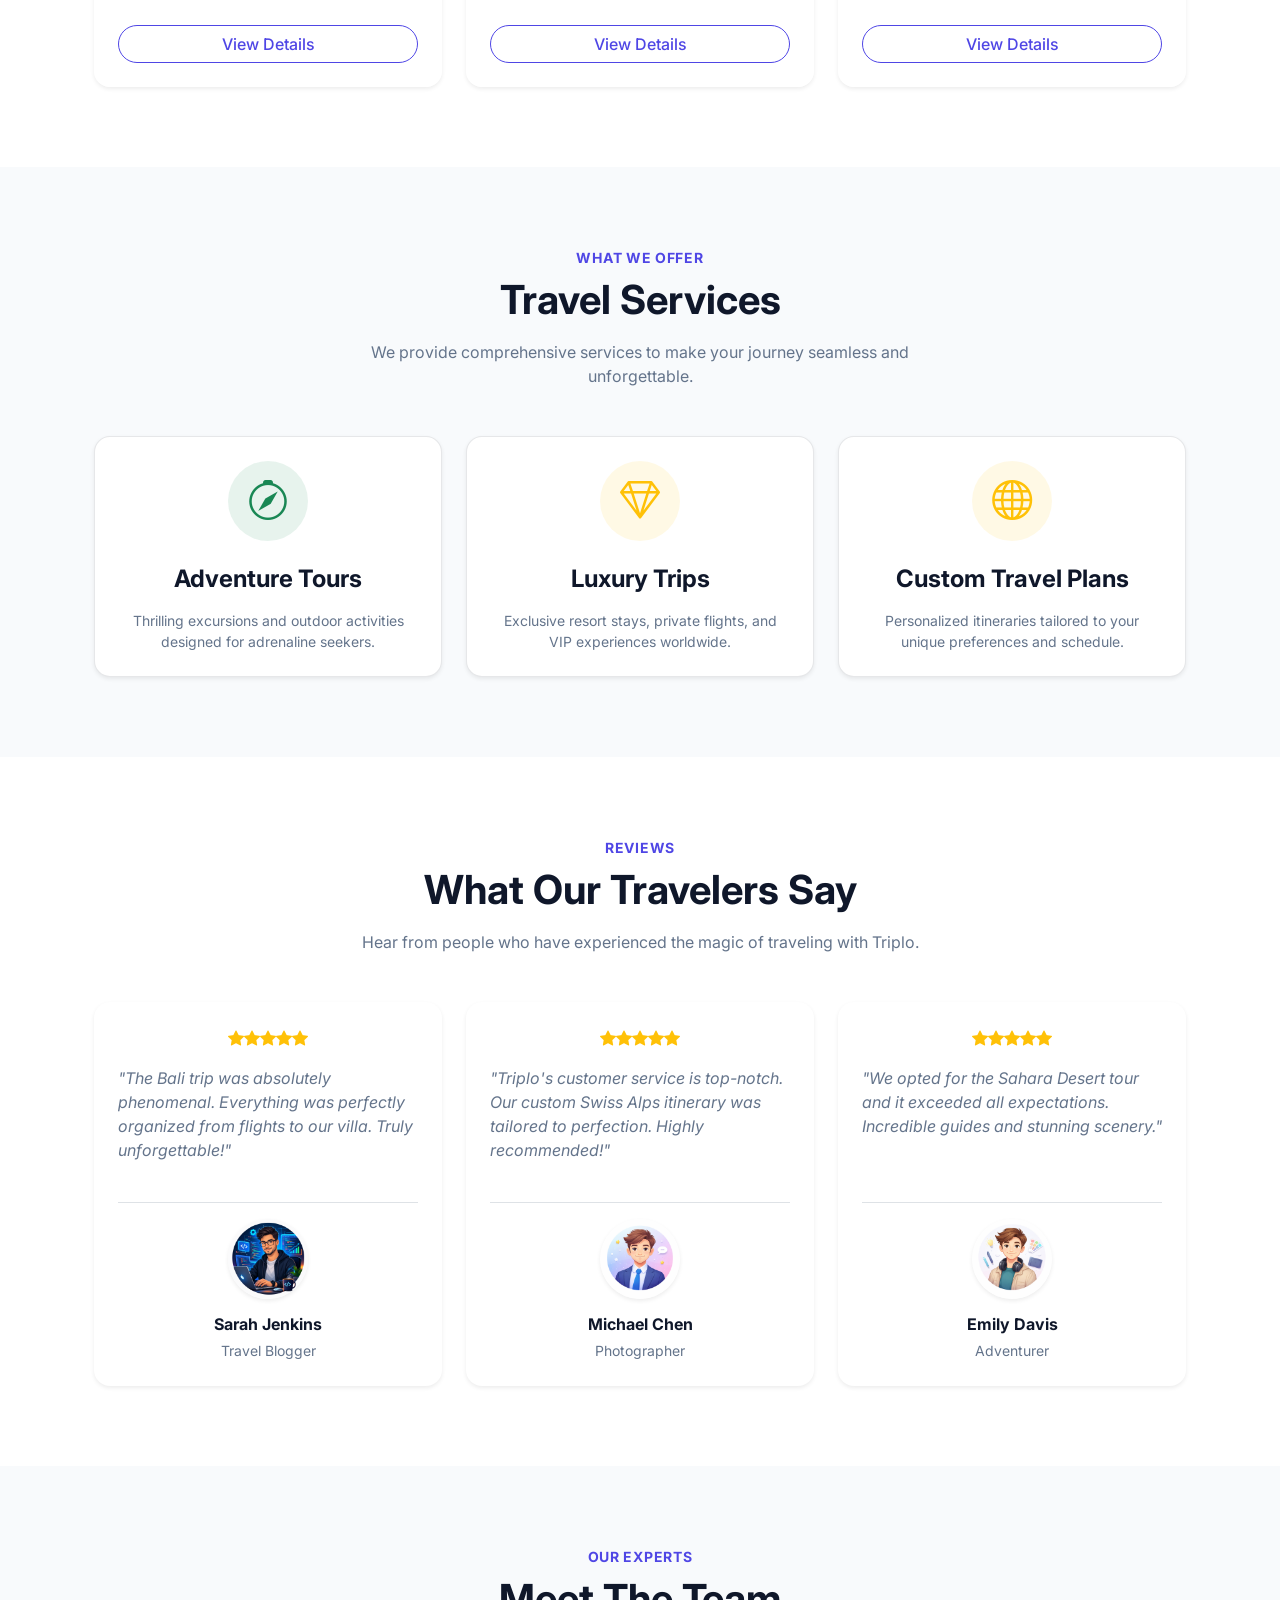
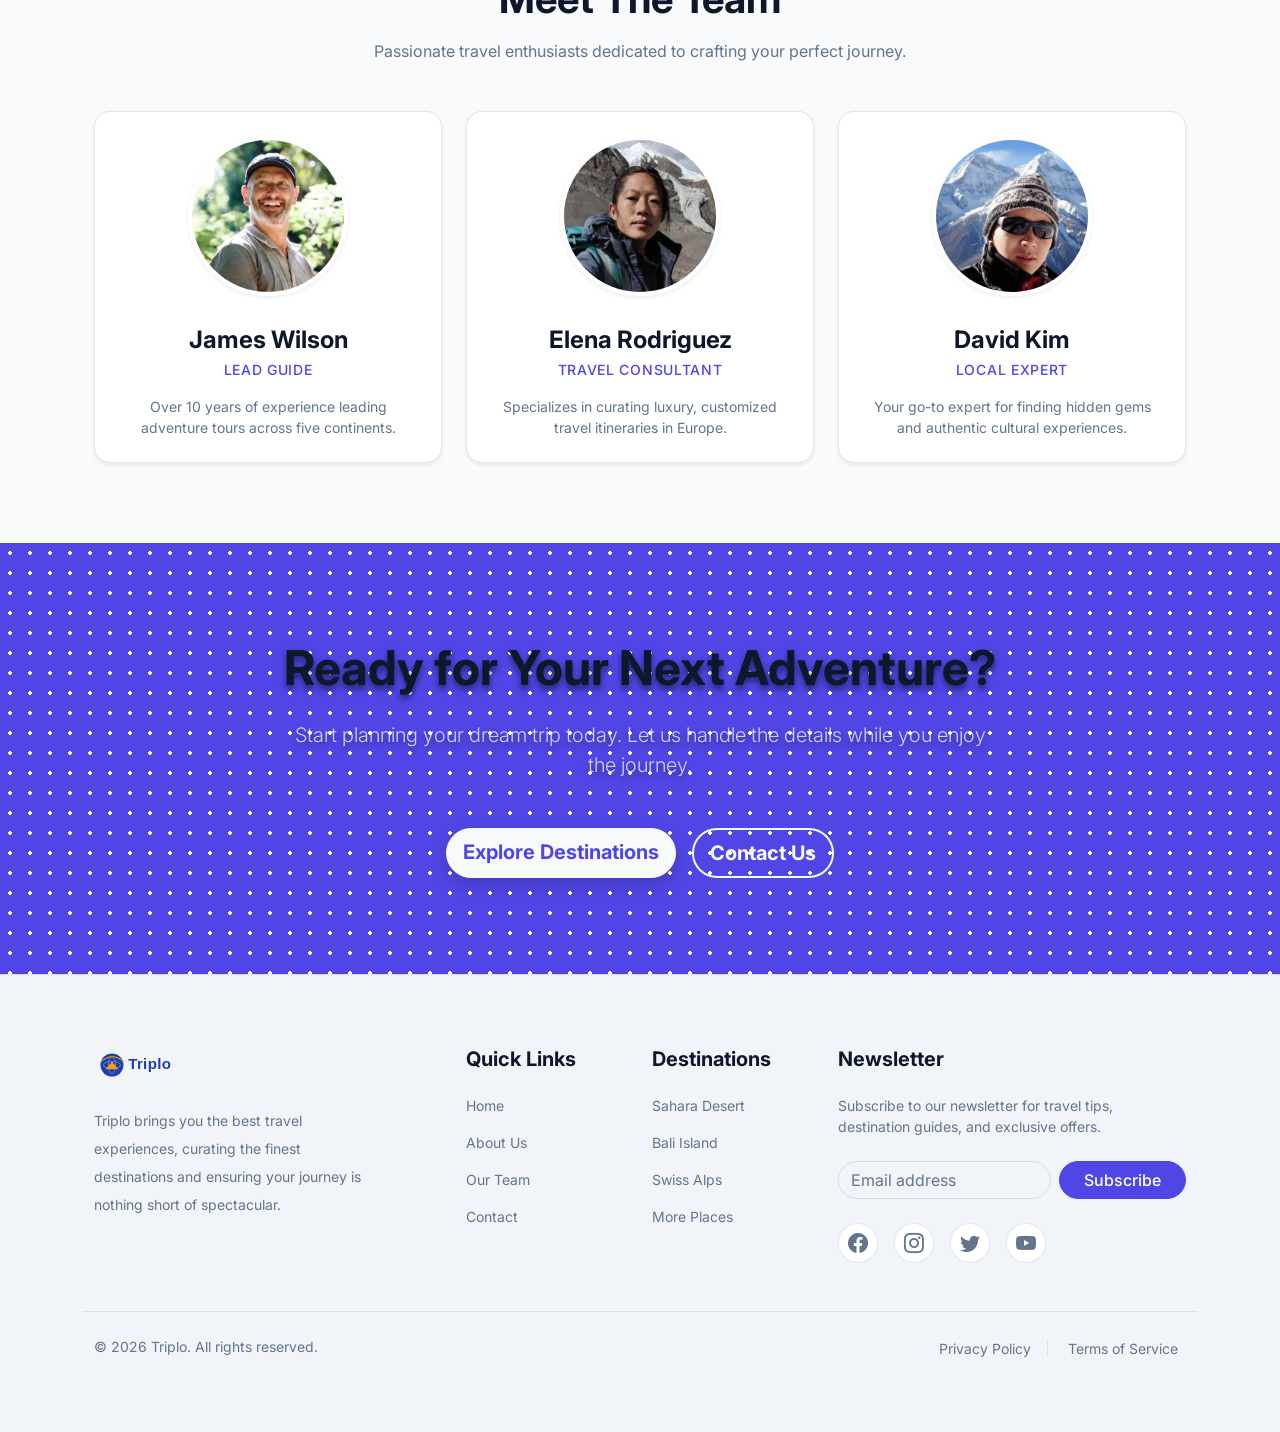
==== commit dc8f88bc: "fix" ====
--- a/index.html
+++ b/index.html
@@ -30,7 +30,7 @@
             </a>
 
             <!-- Mobile Toggle -->
-            <div class="d-flex align-items-center gap-3 d-lg-none">
+            <div class="d-flex align-items-center gap-2 ms-auto d-lg-none">
                 <!-- Mobile Dark Mode Toggle -->
                 <button class="btn btn-link nav-icon-btn dark-mode-toggle theme-toggle" aria-label="Toggle Dark Mode">
                     <i class="bi bi-moon-stars"></i>
@@ -138,7 +138,7 @@
             <div class="row justify-content-center text-center">
                 <div class="col-lg-10 col-xl-8">
                     <span
-                        class="badge bg-primary bg-opacity-10 text-primary rounded-pill px-3 py-2 mb-3 fw-medium text-uppercase tracking-wide">
+                        class="badge bg-primary bg-opacity-10 text-white rounded-pill px-3 py-2 mb-3 fw-medium text-uppercase tracking-wide">
                         <i class="bi bi-airplane me-1"></i> Your Journey Begins
                     </span>
                     <h1 class="display-3 fw-bold text-white mb-4 hero-title drop-shadow">Explore the World with Triplo
@@ -301,7 +301,7 @@
                 <!-- Service 1 -->
                 <div class="col-md-4">
                     <div class="service-card p-4 rounded-4 custom-card-bg shadow-sm h-100">
-                        <div class="icon-box bg-primary bg-opacity-10 text-primary rounded-circle d-inline-flex align-items-center justify-content-center mb-4"
+                        <div class="icon-box bg-success bg-opacity-10 text-success rounded-circle d-inline-flex align-items-center justify-content-center mb-4"
                             style="width: 80px; height: 80px;">
                             <i class="bi bi-compass fs-1"></i>
                         </div>
@@ -313,9 +313,9 @@
                 <!-- Service 2 -->
                 <div class="col-md-4">
                     <div class="service-card p-4 rounded-4 custom-card-bg shadow-sm h-100">
-                        <div class="icon-box bg-primary bg-opacity-10 text-primary rounded-circle d-inline-flex align-items-center justify-content-center mb-4"
+                        <div class="icon-box bg-warning bg-opacity-10 text-warning rounded-circle d-inline-flex align-items-center justify-content-center mb-4"
                             style="width: 80px; height: 80px;">
-                            <i class="bi bi-airplane fs-1"></i>
+                            <i class="bi bi-gem fs-1"></i>
                         </div>
                         <h4 class="fw-bold mb-3">Luxury Trips</h4>
                         <p class="text-muted small mb-0">Exclusive resort stays, private flights, and VIP experiences
@@ -325,7 +325,7 @@
                 <!-- Service 3 -->
                 <div class="col-md-4">
                     <div class="service-card p-4 rounded-4 custom-card-bg shadow-sm h-100">
-                        <div class="icon-box bg-primary bg-opacity-10 text-primary rounded-circle d-inline-flex align-items-center justify-content-center mb-4"
+                        <div class="icon-box bg-warning bg-opacity-10 text-warning rounded-circle d-inline-flex align-items-center justify-content-center mb-4"
                             style="width: 80px; height: 80px;">
                             <i class="bi bi-globe fs-1"></i>
                         </div>
@@ -350,62 +350,59 @@
 
             <div class="row g-4">
                 <!-- Testimonial 1 -->
-                <div class="col-md-4">
+                <div class="col-12 col-md-4">
                     <div class="card testimonial-card border-0 shadow-sm rounded-4 custom-card-bg h-100 p-4">
-                        <div class="text-warning mb-3">
+                        <div class="text-warning mb-3 text-center">
                             <i class="bi bi-star-fill"></i><i class="bi bi-star-fill"></i><i
                                 class="bi bi-star-fill"></i><i class="bi bi-star-fill"></i><i
                                 class="bi bi-star-fill"></i>
                         </div>
                         <p class="card-text text-muted flex-grow-1 fst-italic">"The Bali trip was absolutely phenomenal.
                             Everything was perfectly organized from flights to our villa. Truly unforgettable!"</p>
-                        <div class="d-flex align-items-center mt-4 pt-3 border-top border-opacity-10">
+                        <div class="text-center mt-4 pt-3 border-top border-opacity-10">
                             <img src="assets/images/user1.jpg" alt="Sarah Jenkins"
-                                class="rounded-circle object-fit-cover me-3 shadow-sm" width="50" height="50">
-                            <div>
-                                <h6 class="mb-0 fw-bold">Sarah Jenkins</h6>
-                                <span class="text-muted small">Travel Blogger</span>
-                            </div>
+                                class="rounded-circle object-fit-cover shadow-sm mb-3 mx-auto d-block" width="80"
+                                height="80">
+                            <h6 class="mb-1 fw-bold">Sarah Jenkins</h6>
+                            <span class="text-muted small">Travel Blogger</span>
                         </div>
                     </div>
                 </div>
                 <!-- Testimonial 2 -->
-                <div class="col-md-4">
+                <div class="col-12 col-md-4">
                     <div class="card testimonial-card border-0 shadow-sm rounded-4 custom-card-bg h-100 p-4">
-                        <div class="text-warning mb-3">
+                        <div class="text-warning mb-3 text-center">
                             <i class="bi bi-star-fill"></i><i class="bi bi-star-fill"></i><i
                                 class="bi bi-star-fill"></i><i class="bi bi-star-fill"></i><i
                                 class="bi bi-star-fill"></i>
                         </div>
                         <p class="card-text text-muted flex-grow-1 fst-italic">"Triplo's customer service is top-notch.
                             Our custom Swiss Alps itinerary was tailored to perfection. Highly recommended!"</p>
-                        <div class="d-flex align-items-center mt-4 pt-3 border-top border-opacity-10">
+                        <div class="text-center mt-4 pt-3 border-top border-opacity-10">
                             <img src="assets/images/user2.jpg" alt="Michael Chen"
-                                class="rounded-circle object-fit-cover me-3 shadow-sm" width="50" height="50">
-                            <div>
-                                <h6 class="mb-0 fw-bold">Michael Chen</h6>
-                                <span class="text-muted small">Photographer</span>
-                            </div>
+                                class="rounded-circle object-fit-cover shadow-sm mb-3 mx-auto d-block" width="80"
+                                height="80">
+                            <h6 class="mb-1 fw-bold">Michael Chen</h6>
+                            <span class="text-muted small">Photographer</span>
                         </div>
                     </div>
                 </div>
                 <!-- Testimonial 3 -->
-                <div class="col-md-4">
+                <div class="col-12 col-md-4">
                     <div class="card testimonial-card border-0 shadow-sm rounded-4 custom-card-bg h-100 p-4">
-                        <div class="text-warning mb-3">
+                        <div class="text-warning mb-3 text-center">
                             <i class="bi bi-star-fill"></i><i class="bi bi-star-fill"></i><i
                                 class="bi bi-star-fill"></i><i class="bi bi-star-fill"></i><i
                                 class="bi bi-star-fill"></i>
                         </div>
                         <p class="card-text text-muted flex-grow-1 fst-italic">"We opted for the Sahara Desert tour and
                             it exceeded all expectations. Incredible guides and stunning scenery."</p>
-                        <div class="d-flex align-items-center mt-4 pt-3 border-top border-opacity-10">
+                        <div class="text-center mt-4 pt-3 border-top border-opacity-10">
                             <img src="assets/images/user3.jpg" alt="Emily Davis"
-                                class="rounded-circle object-fit-cover me-3 shadow-sm" width="50" height="50">
-                            <div>
-                                <h6 class="mb-0 fw-bold">Emily Davis</h6>
-                                <span class="text-muted small">Adventurer</span>
-                            </div>
+                                class="rounded-circle object-fit-cover shadow-sm mb-3 mx-auto d-block" width="80"
+                                height="80">
+                            <h6 class="mb-1 fw-bold">Emily Davis</h6>
+                            <span class="text-muted small">Adventurer</span>
                         </div>
                     </div>
                 </div>
--- a/assets/css/style.css
+++ b/assets/css/style.css
@@ -195,6 +195,27 @@
     transition: var(--transition);
 }
 
+.hover-lift {
+    transition: transform 0.3s ease, box-shadow 0.3s ease !important;
+}
+
+.hover-lift:hover {
+    transform: translateY(-5px);
+    box-shadow: var(--box-shadow-hover) !important;
+}
+
+.hover-bg:hover {
+    background-color: rgba(var(--primary-color-rgb), 0.05);
+}
+
+[data-theme="dark"] .hover-bg:hover {
+    background-color: rgba(255, 255, 255, 0.05);
+}
+
+.cursor-pointer {
+    cursor: pointer;
+}
+
 .section-padding {
     padding-top: 5rem;
     padding-bottom: 5rem;
@@ -207,9 +228,7 @@
 /* Hero Section */
 .hero-section {
     min-height: 100vh;
-    padding-top: 100px;
-    margin-top: -70px;
-    /* Offset for fixed top navbar */
+    padding-top: 120px;
 }
 
 .hero-overlay {
@@ -383,6 +402,23 @@
     color: var(--text-dark);
 }
 
+/* Offcanvas Mobile Dropdown Fixes */
+.mobile-offcanvas .dropdown-menu {
+    position: static !important;
+    transform: none !important;
+    box-shadow: none !important;
+    margin-top: 4px;
+    padding-left: 1rem;
+}
+
+.mobile-offcanvas .dropdown-item {
+    padding-left: 1rem;
+}
+
+.mobile-offcanvas .nav-item {
+    width: 100%;
+}
+
 /* --- USER PROVIDED NAVBAR FIX --- */
 /* Navbar default (light mode) */
 .navbar {
@@ -487,9 +523,98 @@
 }
 
 /* image for home cardX */
-.card img {
+.destination-card img {
     width: 100%;
     height: 300px;
     object-fit: cover;
     border-radius: 10px;
+}
+
+.table img {
+    width: 40px !important;
+    height: 40px !important;
+    object-fit: cover;
+}
+
+.table td,
+.table th {
+    padding-right: 16px;
+}
+
+.table td:first-child,
+.table th:first-child {
+    padding-right: 24px;
+}
+
+.table td:nth-child(2) {
+    min-width: 90px;
+}
+
+@media (max-width: 768px) {
+
+    .table td,
+    .table th {
+        white-space: normal !important;
+        font-size: 14px;
+    }
+
+    .table img {
+        margin-bottom: 6px;
+    }
+
+}
+
+.navbar-toggler {
+    padding: 0;
+    margin: 0;
+}
+
+/* --- Global Mobile Overflow Fixes --- */
+html,
+body {
+    overflow-x: hidden;
+    max-width: 100%;
+}
+
+.row {
+    --bs-gutter-x: 0;
+}
+
+[class*="col-"] {
+    padding-left: 12px;
+    padding-right: 12px;
+}
+
+img {
+    max-width: 100%;
+    height: auto;
+    display: block;
+}
+
+/* Ensure logo SVGs don't collapse to 0 height from global img rule */
+img.brand-logo {
+    height: 48px !important;
+    width: auto !important;
+}
+
+.navbar img.brand-logo,
+.offcanvas-header img.brand-logo,
+img.footer-logo {
+    height: 36px !important;
+    width: auto !important;
+}
+
+.hero-bg {
+    overflow: hidden;
+}
+
+.hero-bg img {
+    width: 100%;
+    height: 100%;
+    object-fit: cover;
+    display: block;
+}
+
+.testimonial-card {
+    padding: 1.5rem;
 }
